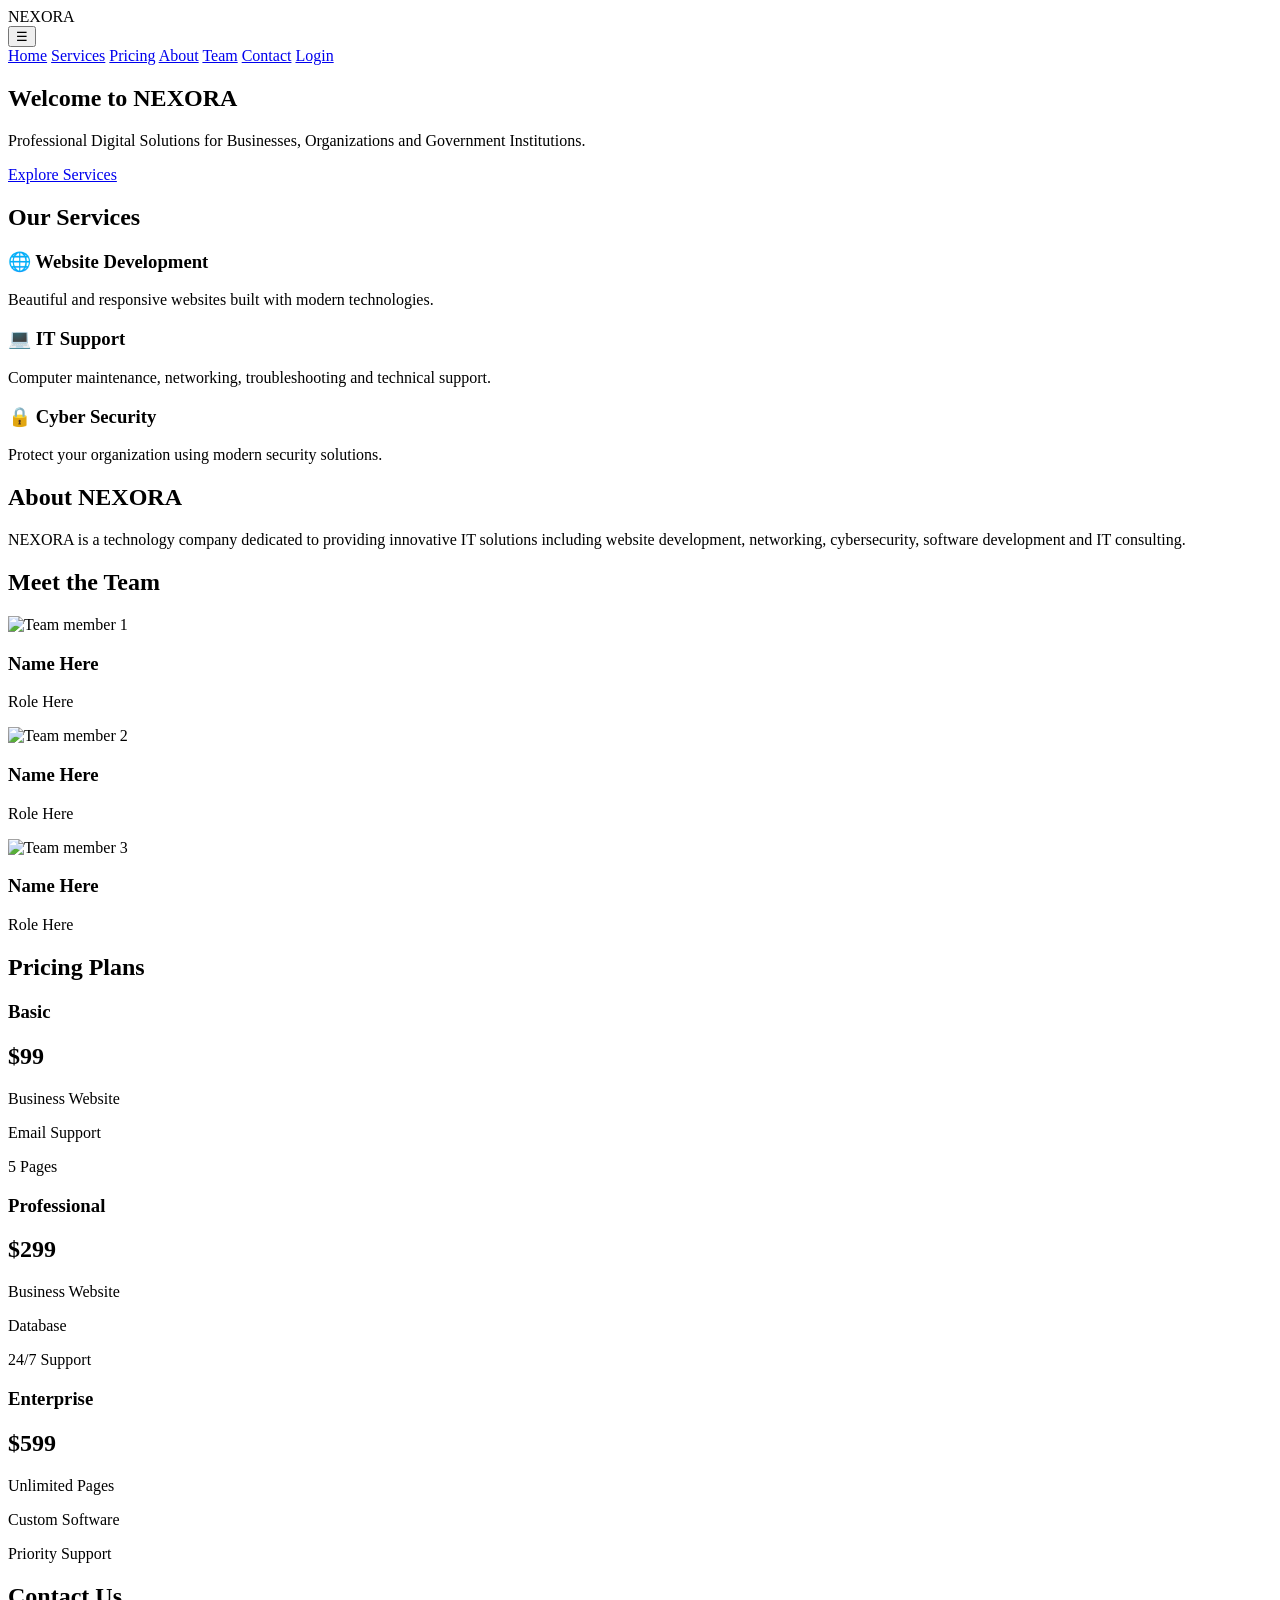
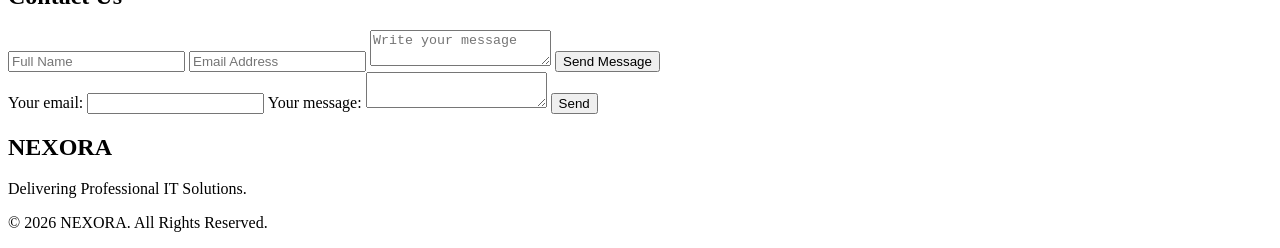
==== index.html @ bfc9e941 "Add files via upload ok" ====
<!DOCTYPE html>
<html lang="en">
<head>
    <meta charset="UTF-8">
    <meta name="viewport" content="width=device-width, initial-scale=1.0">
    <title>NEXORA | Professional IT Solutions</title>

   <link rel="stylesheet" href="css/style.css">
</head>

<body>

<header>

    <div class="logo">NEXORA</div>

    <button class="menu-toggle" aria-label="Toggle navigation menu">&#9776;</button>

    <nav>

        <a href="#home">Home</a>
        <a href="#services">Services</a>
        <a href="#pricing">Pricing</a>
        <a href="#about">About</a>
        <a href="#team">Team</a>
        <a href="#contact">Contact</a>

        <a href="pages/login.html" class="login-btn">Login</a>

    </nav>

</header>

<section class="hero" id="home">

    <div class="hero-content">

        <h1>Welcome to NEXORA</h1>

        <p>
            Professional Digital Solutions for Businesses,
            Organizations and Government Institutions.
        </p>

        <a href="#services" class="btn">Explore Services</a>

    </div>

</section>

<section class="services" id="services">

    <h2>Our Services</h2>

    <div class="service-container">

        <div class="card">

            <h3>🌐 Website Development</h3>

            <p>
                Beautiful and responsive websites
                built with modern technologies.
            </p>

        </div>

        <div class="card">

            <h3>💻 IT Support</h3>

            <p>
                Computer maintenance, networking,
                troubleshooting and technical support.
            </p>

        </div>

        <div class="card">

            <h3>🔒 Cyber Security</h3>

            <p>
                Protect your organization using
                modern security solutions.
            </p>

        </div>

    </div>

</section>

<section class="about" id="about">

    <h2>About NEXORA</h2>

    <p>

        NEXORA is a technology company dedicated to
        providing innovative IT solutions including
        website development, networking, cybersecurity,
        software development and IT consulting.

    </p>

</section>

<section class="team" id="team">

    <h2>Meet the Team</h2>

    <div class="team-container">

        <div class="team-card">

            <img src="image/team1.jpg" alt="Team member 1">

            <h3>Name Here</h3>

            <p>Role Here</p>

        </div>

        <div class="team-card">

            <img src="image/team2.jpg" alt="Team member 2">

            <h3>Name Here</h3>

            <p>Role Here</p>

        </div>

        <div class="team-card">

            <img src="image/team3.jpg" alt="Team member 3">

            <h3>Name Here</h3>

            <p>Role Here</p>

        </div>

    </div>

</section>

<section class="pricing" id="pricing">

    <h2>Pricing Plans</h2>

    <div class="pricing-container">

        <div class="price-card">

            <h3>Basic</h3>

            <h1>$99</h1>

            <p>Business Website</p>

            <p>Email Support</p>

            <p>5 Pages</p>

        </div>

        <div class="price-card featured">

            <h3>Professional</h3>

            <h1>$299</h1>

            <p>Business Website</p>

            <p>Database</p>

            <p>24/7 Support</p>

        </div>

        <div class="price-card">

            <h3>Enterprise</h3>

            <h1>$599</h1>

            <p>Unlimited Pages</p>

            <p>Custom Software</p>

            <p>Priority Support</p>

        </div>

    </div>

</section>

<section class="contact" id="contact">

    <h2>Contact Us</h2>

    <form>

        <input type="text" name="name" placeholder="Full Name" required>

        <input type="email" name="email" placeholder="Email Address" required>

        <textarea name="message" placeholder="Write your message" required></textarea>

        <button type="submit">Send Message</button>

    </form>
    <!-- modify this form HTML and place wherever you want your form -->
<form
  action="https://formspree.io/f/xyegjoqq"
  method="POST"
>
  <label>
    Your email:
    <input type="email" name="email">
  </label>
  <label>
    Your message:
    <textarea name="message"></textarea>
  </label>
  <!-- your other form fields go here -->
  <button type="submit">Send</button>
</form>

</section>

<footer>

    <h2>NEXORA</h2>

    <p>

        Delivering Professional IT Solutions.

    </p>

    <p>

        © 2026 NEXORA. All Rights Reserved.

    </p>

</footer>

<script src="js/script.js"></script>

</body>
</html>
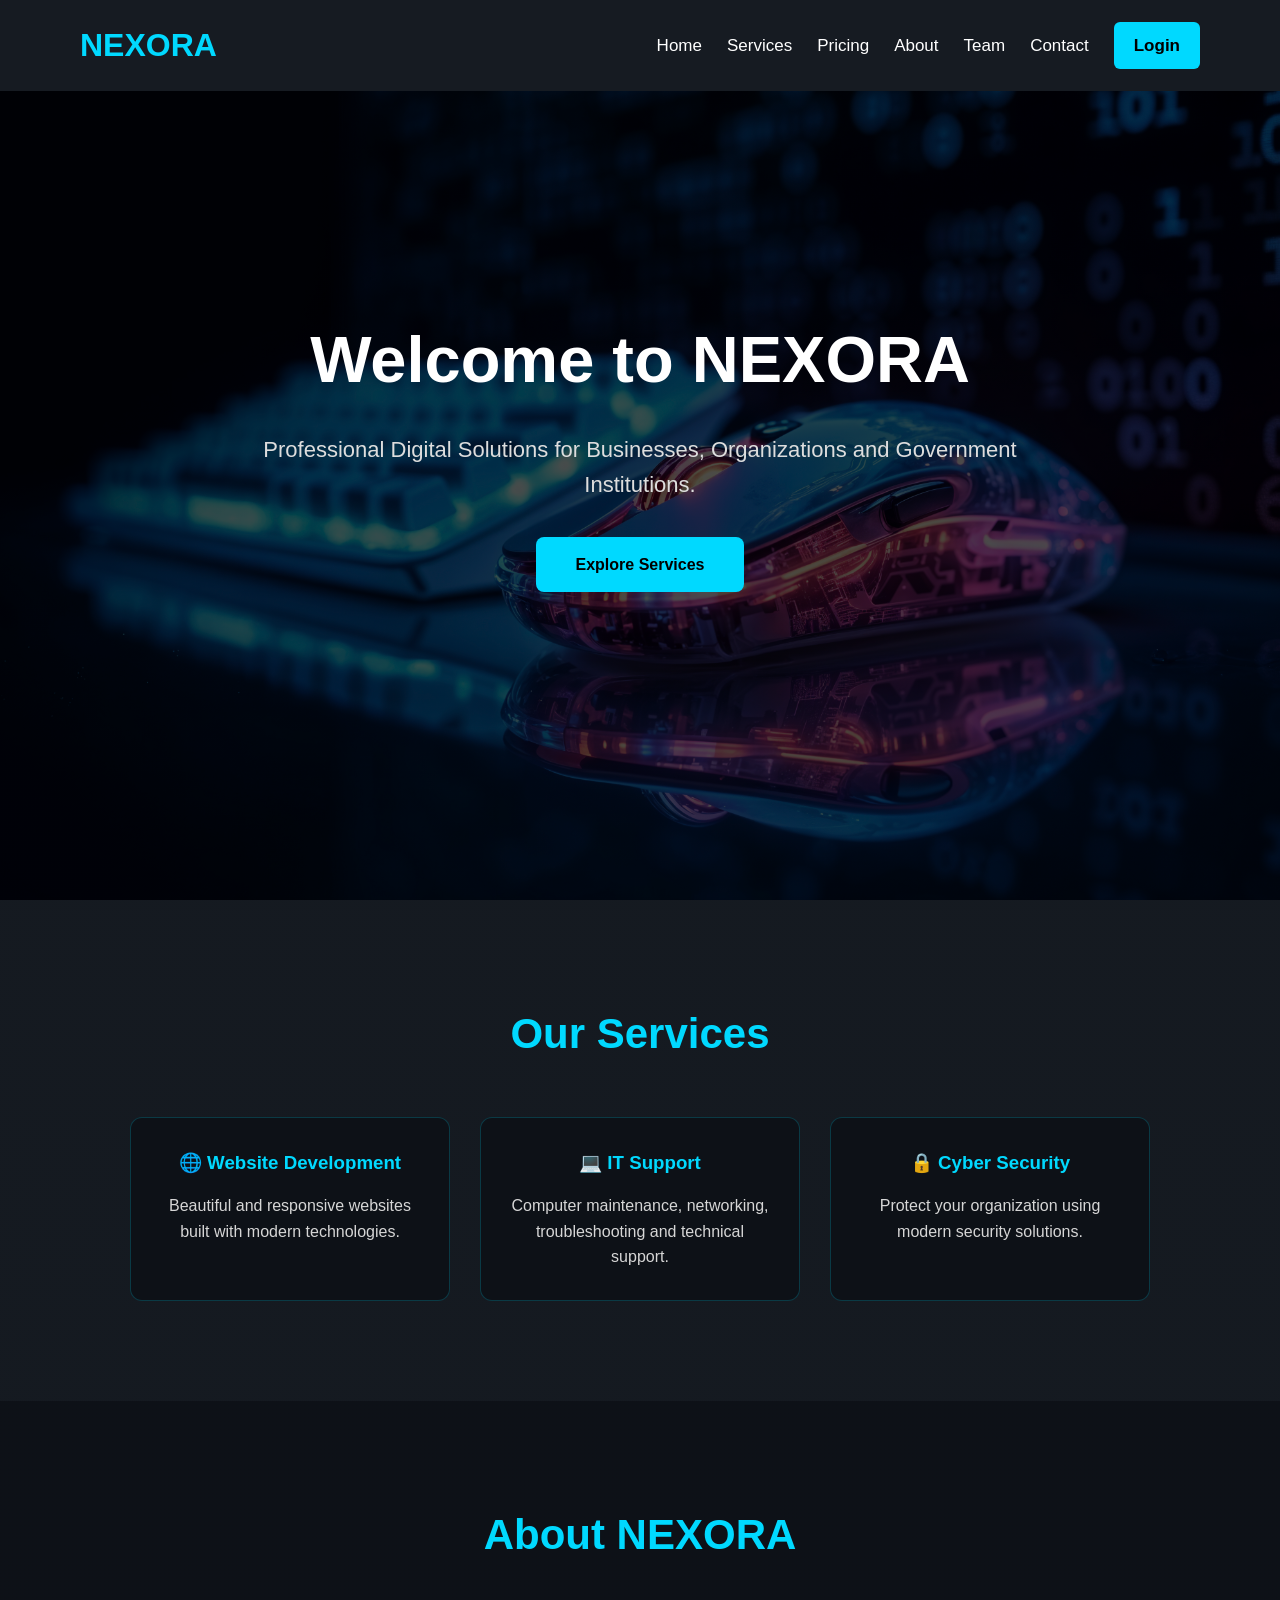
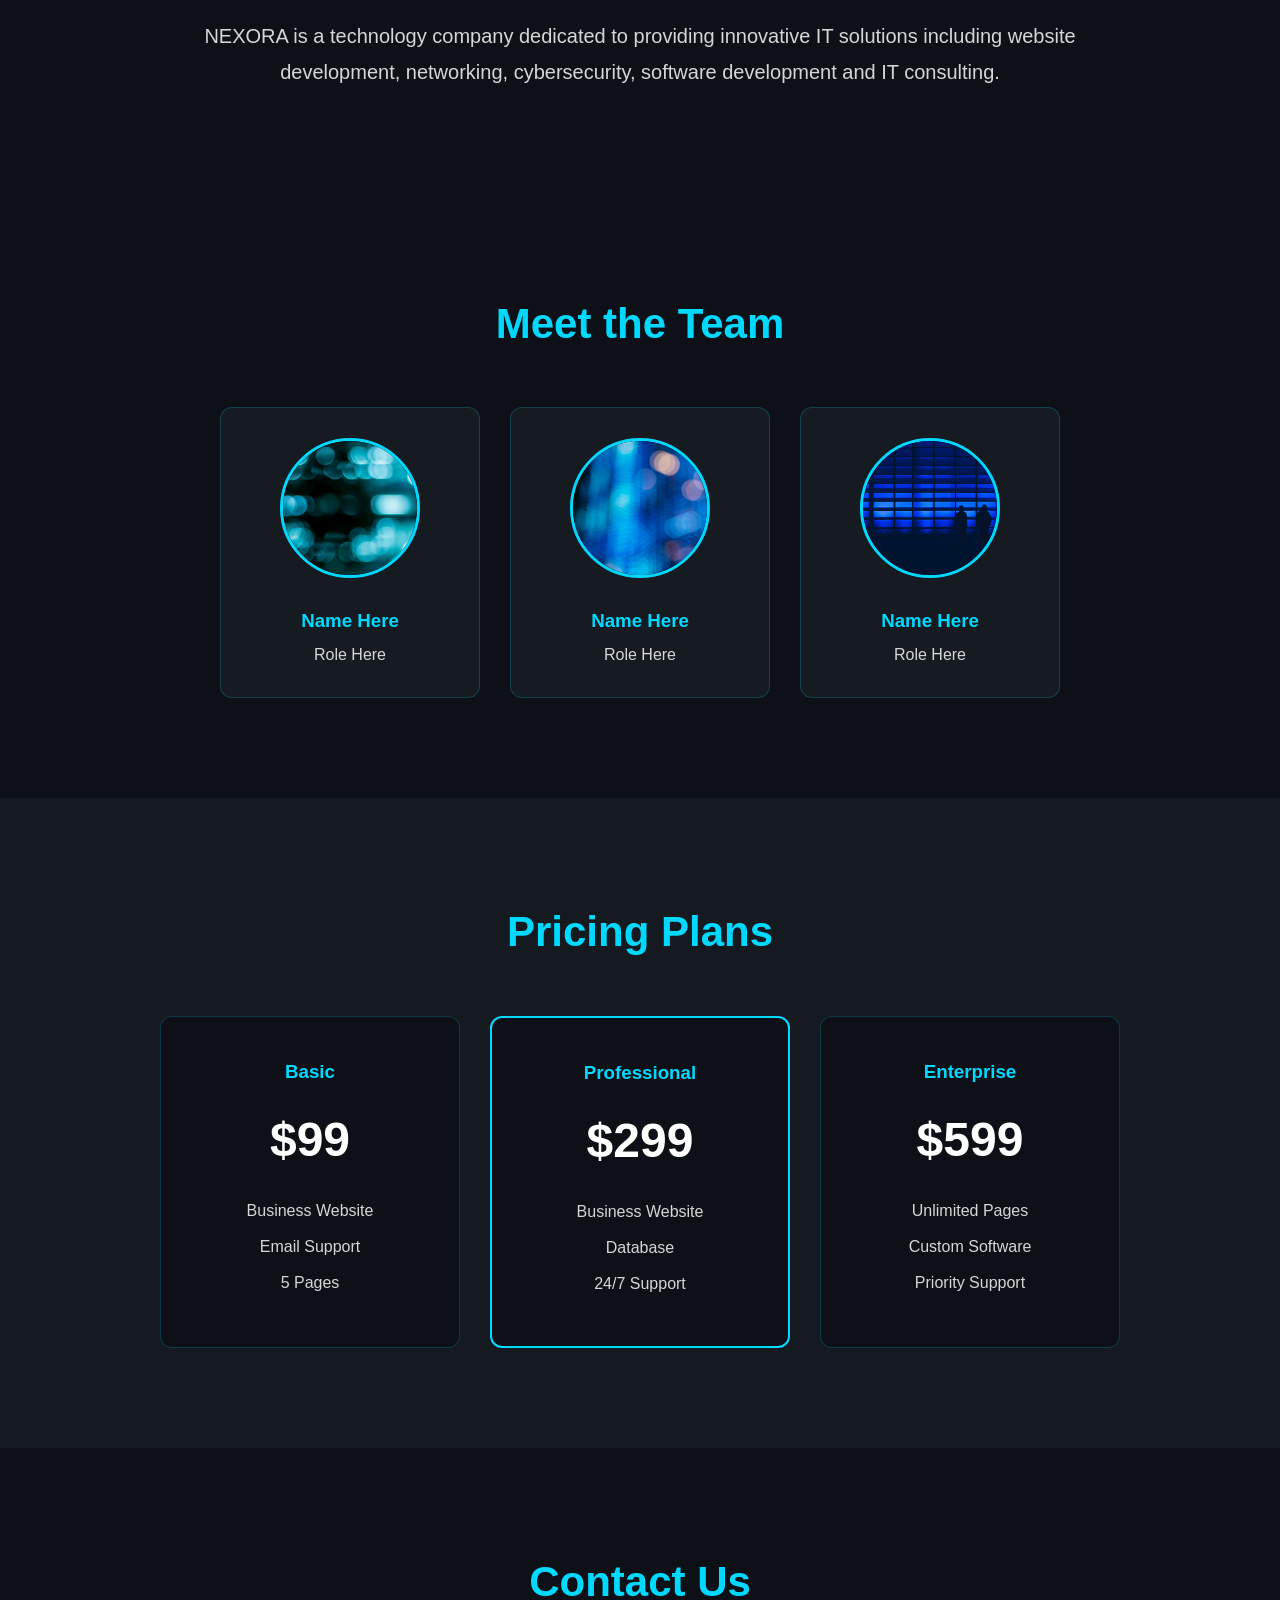
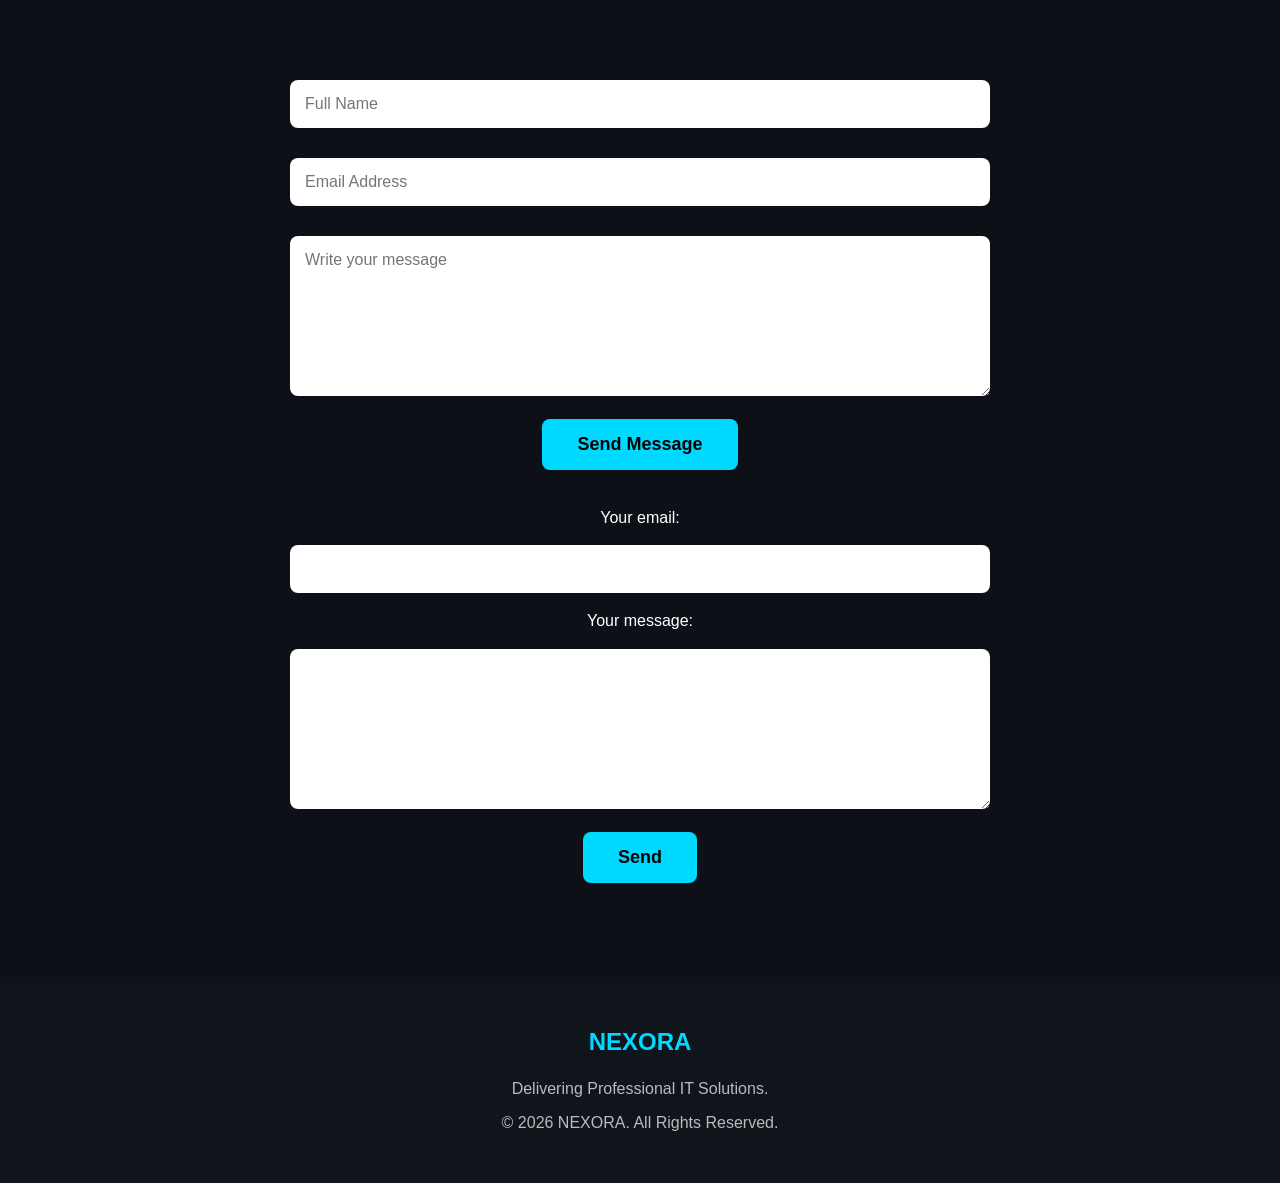
==== commit 20f6da63: "Fix folder structure" ====
--- a/index.html
+++ b/index.html
@@ -1,256 +1,256 @@
-<!DOCTYPE html>
-<html lang="en">
-<head>
-    <meta charset="UTF-8">
-    <meta name="viewport" content="width=device-width, initial-scale=1.0">
-    <title>NEXORA | Professional IT Solutions</title>
-
-   <link rel="stylesheet" href="css/style.css">
-</head>
-
-<body>
-
-<header>
-
-    <div class="logo">NEXORA</div>
-
-    <button class="menu-toggle" aria-label="Toggle navigation menu">&#9776;</button>
-
-    <nav>
-
-        <a href="#home">Home</a>
-        <a href="#services">Services</a>
-        <a href="#pricing">Pricing</a>
-        <a href="#about">About</a>
-        <a href="#team">Team</a>
-        <a href="#contact">Contact</a>
-
-        <a href="pages/login.html" class="login-btn">Login</a>
-
-    </nav>
-
-</header>
-
-<section class="hero" id="home">
-
-    <div class="hero-content">
-
-        <h1>Welcome to NEXORA</h1>
-
-        <p>
-            Professional Digital Solutions for Businesses,
-            Organizations and Government Institutions.
-        </p>
-
-        <a href="#services" class="btn">Explore Services</a>
-
-    </div>
-
-</section>
-
-<section class="services" id="services">
-
-    <h2>Our Services</h2>
-
-    <div class="service-container">
-
-        <div class="card">
-
-            <h3>🌐 Website Development</h3>
-
-            <p>
-                Beautiful and responsive websites
-                built with modern technologies.
-            </p>
-
-        </div>
-
-        <div class="card">
-
-            <h3>💻 IT Support</h3>
-
-            <p>
-                Computer maintenance, networking,
-                troubleshooting and technical support.
-            </p>
-
-        </div>
-
-        <div class="card">
-
-            <h3>🔒 Cyber Security</h3>
-
-            <p>
-                Protect your organization using
-                modern security solutions.
-            </p>
-
-        </div>
-
-    </div>
-
-</section>
-
-<section class="about" id="about">
-
-    <h2>About NEXORA</h2>
-
-    <p>
-
-        NEXORA is a technology company dedicated to
-        providing innovative IT solutions including
-        website development, networking, cybersecurity,
-        software development and IT consulting.
-
-    </p>
-
-</section>
-
-<section class="team" id="team">
-
-    <h2>Meet the Team</h2>
-
-    <div class="team-container">
-
-        <div class="team-card">
-
-            <img src="image/team1.jpg" alt="Team member 1">
-
-            <h3>Name Here</h3>
-
-            <p>Role Here</p>
-
-        </div>
-
-        <div class="team-card">
-
-            <img src="image/team2.jpg" alt="Team member 2">
-
-            <h3>Name Here</h3>
-
-            <p>Role Here</p>
-
-        </div>
-
-        <div class="team-card">
-
-            <img src="image/team3.jpg" alt="Team member 3">
-
-            <h3>Name Here</h3>
-
-            <p>Role Here</p>
-
-        </div>
-
-    </div>
-
-</section>
-
-<section class="pricing" id="pricing">
-
-    <h2>Pricing Plans</h2>
-
-    <div class="pricing-container">
-
-        <div class="price-card">
-
-            <h3>Basic</h3>
-
-            <h1>$99</h1>
-
-            <p>Business Website</p>
-
-            <p>Email Support</p>
-
-            <p>5 Pages</p>
-
-        </div>
-
-        <div class="price-card featured">
-
-            <h3>Professional</h3>
-
-            <h1>$299</h1>
-
-            <p>Business Website</p>
-
-            <p>Database</p>
-
-            <p>24/7 Support</p>
-
-        </div>
-
-        <div class="price-card">
-
-            <h3>Enterprise</h3>
-
-            <h1>$599</h1>
-
-            <p>Unlimited Pages</p>
-
-            <p>Custom Software</p>
-
-            <p>Priority Support</p>
-
-        </div>
-
-    </div>
-
-</section>
-
-<section class="contact" id="contact">
-
-    <h2>Contact Us</h2>
-
-    <form>
-
-        <input type="text" name="name" placeholder="Full Name" required>
-
-        <input type="email" name="email" placeholder="Email Address" required>
-
-        <textarea name="message" placeholder="Write your message" required></textarea>
-
-        <button type="submit">Send Message</button>
-
-    </form>
-    <!-- modify this form HTML and place wherever you want your form -->
-<form
-  action="https://formspree.io/f/xyegjoqq"
-  method="POST"
->
-  <label>
-    Your email:
-    <input type="email" name="email">
-  </label>
-  <label>
-    Your message:
-    <textarea name="message"></textarea>
-  </label>
-  <!-- your other form fields go here -->
-  <button type="submit">Send</button>
-</form>
-
-</section>
-
-<footer>
-
-    <h2>NEXORA</h2>
-
-    <p>
-
-        Delivering Professional IT Solutions.
-
-    </p>
-
-    <p>
-
-        © 2026 NEXORA. All Rights Reserved.
-
-    </p>
-
-</footer>
-
-<script src="js/script.js"></script>
-
-</body>
+<!DOCTYPE html>
+<html lang="en">
+<head>
+    <meta charset="UTF-8">
+    <meta name="viewport" content="width=device-width, initial-scale=1.0">
+    <title>NEXORA | Professional IT Solutions</title>
+
+   <link rel="stylesheet" href="css/style.css">
+</head>
+
+<body>
+
+<header>
+
+    <div class="logo">NEXORA</div>
+
+    <button class="menu-toggle" aria-label="Toggle navigation menu">&#9776;</button>
+
+    <nav>
+
+        <a href="#home">Home</a>
+        <a href="#services">Services</a>
+        <a href="#pricing">Pricing</a>
+        <a href="#about">About</a>
+        <a href="#team">Team</a>
+        <a href="#contact">Contact</a>
+
+        <a href="pages/login.html" class="login-btn">Login</a>
+
+    </nav>
+
+</header>
+
+<section class="hero" id="home">
+
+    <div class="hero-content">
+
+        <h1>Welcome to NEXORA</h1>
+
+        <p>
+            Professional Digital Solutions for Businesses,
+            Organizations and Government Institutions.
+        </p>
+
+        <a href="#services" class="btn">Explore Services</a>
+
+    </div>
+
+</section>
+
+<section class="services" id="services">
+
+    <h2>Our Services</h2>
+
+    <div class="service-container">
+
+        <div class="card">
+
+            <h3>🌐 Website Development</h3>
+
+            <p>
+                Beautiful and responsive websites
+                built with modern technologies.
+            </p>
+
+        </div>
+
+        <div class="card">
+
+            <h3>💻 IT Support</h3>
+
+            <p>
+                Computer maintenance, networking,
+                troubleshooting and technical support.
+            </p>
+
+        </div>
+
+        <div class="card">
+
+            <h3>🔒 Cyber Security</h3>
+
+            <p>
+                Protect your organization using
+                modern security solutions.
+            </p>
+
+        </div>
+
+    </div>
+
+</section>
+
+<section class="about" id="about">
+
+    <h2>About NEXORA</h2>
+
+    <p>
+
+        NEXORA is a technology company dedicated to
+        providing innovative IT solutions including
+        website development, networking, cybersecurity,
+        software development and IT consulting.
+
+    </p>
+
+</section>
+
+<section class="team" id="team">
+
+    <h2>Meet the Team</h2>
+
+    <div class="team-container">
+
+        <div class="team-card">
+
+            <img src="image/team1.jpg" alt="Team member 1">
+
+            <h3>Name Here</h3>
+
+            <p>Role Here</p>
+
+        </div>
+
+        <div class="team-card">
+
+            <img src="image/team2.jpg" alt="Team member 2">
+
+            <h3>Name Here</h3>
+
+            <p>Role Here</p>
+
+        </div>
+
+        <div class="team-card">
+
+            <img src="image/team3.jpg" alt="Team member 3">
+
+            <h3>Name Here</h3>
+
+            <p>Role Here</p>
+
+        </div>
+
+    </div>
+
+</section>
+
+<section class="pricing" id="pricing">
+
+    <h2>Pricing Plans</h2>
+
+    <div class="pricing-container">
+
+        <div class="price-card">
+
+            <h3>Basic</h3>
+
+            <h1>$99</h1>
+
+            <p>Business Website</p>
+
+            <p>Email Support</p>
+
+            <p>5 Pages</p>
+
+        </div>
+
+        <div class="price-card featured">
+
+            <h3>Professional</h3>
+
+            <h1>$299</h1>
+
+            <p>Business Website</p>
+
+            <p>Database</p>
+
+            <p>24/7 Support</p>
+
+        </div>
+
+        <div class="price-card">
+
+            <h3>Enterprise</h3>
+
+            <h1>$599</h1>
+
+            <p>Unlimited Pages</p>
+
+            <p>Custom Software</p>
+
+            <p>Priority Support</p>
+
+        </div>
+
+    </div>
+
+</section>
+
+<section class="contact" id="contact">
+
+    <h2>Contact Us</h2>
+
+    <form>
+
+        <input type="text" name="name" placeholder="Full Name" required>
+
+        <input type="email" name="email" placeholder="Email Address" required>
+
+        <textarea name="message" placeholder="Write your message" required></textarea>
+
+        <button type="submit">Send Message</button>
+
+    </form>
+    <!-- modify this form HTML and place wherever you want your form -->
+<form
+  action="https://formspree.io/f/xyegjoqq"
+  method="POST"
+>
+  <label>
+    Your email:
+    <input type="email" name="email">
+  </label>
+  <label>
+    Your message:
+    <textarea name="message"></textarea>
+  </label>
+  <!-- your other form fields go here -->
+  <button type="submit">Send</button>
+</form> 
+
+</section>
+
+<footer>
+
+    <h2>NEXORA</h2>
+
+    <p>
+
+        Delivering Professional IT Solutions.
+
+    </p>
+
+    <p>
+
+        © 2026 NEXORA. All Rights Reserved.
+
+    </p>
+
+</footer>
+
+<script src="js/script.js"></script>
+
+</body>
 </html>
--- a/css/style.css
+++ b/css/style.css
@@ -0,0 +1,558 @@
+/* ==========================
+   RESET
+========================== */
+
+*{
+    margin:0;
+    padding:0;
+    box-sizing:border-box;
+    font-family:Arial, Helvetica, sans-serif;
+}
+
+html{
+    scroll-behavior:smooth;
+}
+
+body{
+    background:#0d1117;
+    color:#ffffff;
+    line-height:1.6;
+}
+
+/* ==========================
+   HEADER
+========================== */
+
+header{
+    position:fixed;
+    top:0;
+    left:0;
+    width:100%;
+    background:#161b22;
+    display:flex;
+    justify-content:space-between;
+    align-items:center;
+    padding:20px 80px;
+    z-index:1000;
+}
+
+.logo{
+    font-size:32px;
+    font-weight:bold;
+    color:#00d9ff;
+}
+
+nav{
+    display:flex;
+    align-items:center;
+}
+
+nav a{
+    text-decoration:none;
+    color:white;
+    margin-left:25px;
+    transition:.3s;
+    font-size:17px;
+}
+
+nav a:hover,
+nav a:focus-visible{
+    color:#00d9ff;
+}
+
+.login-btn{
+    background:#00d9ff;
+    color:#000;
+    padding:10px 20px;
+    border-radius:6px;
+    font-weight:bold;
+}
+
+.login-btn:hover{
+    background:white;
+}
+
+/* ==========================
+   MOBILE MENU
+========================== */
+
+.menu-toggle{
+    display:none;
+    font-size:32px;
+    cursor:pointer;
+    color:#00d9ff;
+    background:none;
+    border:none;
+}
+
+/* ==========================
+   HERO
+========================== */
+
+.hero{
+    height:100vh;
+    display:flex;
+    justify-content:center;
+    align-items:center;
+    text-align:center;
+    padding:0 20px;
+
+    background:
+    linear-gradient(rgba(0,0,0,.70),rgba(0,0,0,.70)),
+    url("../image/hero.jpg");
+
+    background-size:cover;
+    background-position:center;
+}
+
+.hero-content{
+    max-width:850px;
+}
+
+.hero h1{
+    font-size:65px;
+    margin-bottom:20px;
+}
+
+.hero p{
+    font-size:22px;
+    color:#dddddd;
+}
+
+.btn{
+    display:inline-block;
+    margin-top:35px;
+    background:#00d9ff;
+    color:black;
+    padding:15px 40px;
+    border-radius:8px;
+    text-decoration:none;
+    font-weight:bold;
+    transition:.3s;
+}
+
+.btn:hover{
+    transform:translateY(-5px);
+    box-shadow:0 8px 20px rgba(0,217,255,.4);
+}
+
+/* ==========================
+   SECTION TITLES
+========================== */
+
+section{
+    padding:100px 80px;
+}
+
+section h2{
+    text-align:center;
+    color:#00d9ff;
+    font-size:42px;
+    margin-bottom:50px;
+}
+/* ==========================
+   SERVICES
+========================== */
+
+.services{
+    background:
+    linear-gradient(rgba(22,27,34,.88),rgba(22,27,34,.88)),
+    url("../image/services-bg.jpg");
+    background-size:cover;
+    background-position:center;
+}
+
+.service-container{
+    display:flex;
+    justify-content:center;
+    gap:30px;
+    flex-wrap:wrap;
+}
+
+.card{
+    width:320px;
+    background:#0d1117;
+    padding:30px;
+    border-radius:12px;
+    text-align:center;
+    transition:.3s;
+    border:1px solid rgba(0,217,255,.2);
+}
+
+.card:hover{
+    transform:translateY(-10px);
+    box-shadow:0 10px 25px rgba(0,217,255,.3);
+}
+
+.card h3{
+    color:#00d9ff;
+    margin-bottom:15px;
+}
+
+.card p{
+    color:#d6d6d6;
+}
+
+/* ==========================
+   ABOUT
+========================== */
+
+.about{
+    text-align:center;
+    background:
+    linear-gradient(rgba(13,17,23,.88),rgba(13,17,23,.88)),
+    url("../image/about-bg.jpg");
+    background-size:cover;
+    background-position:center;
+}
+
+.about p{
+    max-width:900px;
+    margin:auto;
+    color:#d6d6d6;
+    font-size:20px;
+    line-height:1.8;
+}
+
+/* ==========================
+   TEAM
+========================== */
+
+.team{
+    text-align:center;
+    background:
+    linear-gradient(rgba(13,17,23,.88),rgba(13,17,23,.88)),
+    url("../image/team-bg.jpg");
+    background-size:cover;
+    background-position:center;
+}
+
+.team-container{
+    display:flex;
+    justify-content:center;
+    gap:30px;
+    flex-wrap:wrap;
+}
+
+.team-card{
+    width:260px;
+    background:#161b22;
+    padding:30px;
+    border-radius:12px;
+    transition:.3s;
+    border:1px solid rgba(0,217,255,.2);
+}
+
+.team-card:hover{
+    transform:translateY(-10px);
+    box-shadow:0 10px 25px rgba(0,217,255,.3);
+}
+
+.team-card img{
+    width:140px;
+    height:140px;
+    border-radius:50%;
+    object-fit:cover;
+    margin-bottom:20px;
+    border:3px solid #00d9ff;
+}
+
+.team-card h3{
+    color:#00d9ff;
+    margin-bottom:6px;
+}
+
+.team-card p{
+    color:#d6d6d6;
+}
+
+/* ==========================
+   PRICING
+========================== */
+
+.pricing{
+    background:
+    linear-gradient(rgba(22,27,34,.88),rgba(22,27,34,.88)),
+    url("../image/pricing-bg.jpg");
+    background-size:cover;
+    background-position:center;
+}
+
+.pricing-container{
+    display:flex;
+    justify-content:center;
+    gap:30px;
+    flex-wrap:wrap;
+}
+
+.price-card{
+    width:300px;
+    background:#0d1117;
+    padding:40px;
+    border-radius:12px;
+    text-align:center;
+    transition:.3s;
+    border:1px solid rgba(0,217,255,.2);
+}
+
+.price-card:hover{
+    transform:translateY(-10px);
+    box-shadow:0 10px 25px rgba(0,217,255,.3);
+}
+
+.featured{
+    border:2px solid #00d9ff;
+}
+
+.price-card h3{
+    color:#00d9ff;
+    margin-bottom:15px;
+}
+
+.price-card h1{
+    font-size:48px;
+    margin-bottom:20px;
+}
+
+.price-card p{
+    margin:10px 0;
+    color:#d6d6d6;
+}
+
+/* ==========================
+   CONTACT
+========================== */
+
+.contact{
+    text-align:center;
+    background:
+    linear-gradient(rgba(13,17,23,.88),rgba(13,17,23,.88)),
+    url("../image/contact-bg.jpg");
+    background-size:cover;
+    background-position:center;
+}
+
+.contact form{
+    max-width:700px;
+    margin:auto;
+}
+
+.contact input,
+.contact textarea{
+    width:100%;
+    padding:15px;
+    margin:15px 0;
+    border:none;
+    border-radius:8px;
+    font-size:16px;
+    font-family:inherit;
+}
+
+.contact input:focus-visible,
+.contact textarea:focus-visible{
+    outline:3px solid #00d9ff;
+}
+
+.contact textarea{
+    min-height:160px;
+    resize:vertical;
+}
+
+.contact button{
+    background:#00d9ff;
+    color:#000;
+    padding:15px 35px;
+    border:none;
+    border-radius:8px;
+    font-size:18px;
+    font-weight:bold;
+    cursor:pointer;
+    transition:.3s;
+}
+
+.contact button:hover{
+    background:#fff;
+}
+
+.form-status{
+    margin-top:15px;
+    font-size:15px;
+    min-height:20px;
+}
+
+.form-status.success{
+    color:#5cffb0;
+}
+
+.form-status.error{
+    color:#ff6b6b;
+}
+
+/* ==========================
+   FOOTER
+========================== */
+
+footer{
+    background:#10151c;
+    text-align:center;
+    padding:40px 20px;
+}
+
+footer h2{
+    color:#00d9ff;
+    margin-bottom:15px;
+}
+
+footer p{
+    color:#bbb;
+    margin:8px 0;
+}
+
+/* ==========================
+   LOGIN / REGISTER
+========================== */
+
+.login-container{
+    min-height:100vh;
+    display:flex;
+    justify-content:center;
+    align-items:center;
+    padding:40px 20px;
+    background:#0d1117;
+}
+
+.login-box{
+    width:100%;
+    max-width:400px;
+    background:#161b22;
+    border:1px solid rgba(0,217,255,.2);
+    border-radius:12px;
+    padding:45px 35px;
+    text-align:center;
+}
+
+.login-box h2{
+    color:#00d9ff;
+    font-size:32px;
+    margin-bottom:30px;
+}
+
+.login-box form{
+    display:flex;
+    flex-direction:column;
+}
+
+.login-box input{
+    width:100%;
+    padding:14px 15px;
+    margin-bottom:16px;
+    border:none;
+    border-radius:8px;
+    font-size:16px;
+    font-family:inherit;
+}
+
+.login-box input:focus-visible{
+    outline:3px solid #00d9ff;
+}
+
+.login-box button{
+    background:#00d9ff;
+    color:#000;
+    padding:14px;
+    border:none;
+    border-radius:8px;
+    font-size:17px;
+    font-weight:bold;
+    cursor:pointer;
+    transition:.3s;
+    margin-top:6px;
+}
+
+.login-box button:hover{
+    background:#fff;
+}
+
+.login-box p{
+    margin-top:20px;
+    color:#bbb;
+    font-size:15px;
+}
+
+.login-box a{
+    color:#00d9ff;
+    text-decoration:none;
+}
+
+.login-box a:hover{
+    text-decoration:underline;
+}
+
+.field-error{
+    color:#ff6b6b;
+    font-size:14px;
+    text-align:left;
+    margin-top:-10px;
+    margin-bottom:12px;
+    min-height:16px;
+}
+
+/* ==========================
+   RESPONSIVE
+========================== */
+
+@media(max-width:768px){
+
+    header{
+        padding:20px;
+    }
+
+    nav{
+        display:none;
+        flex-direction:column;
+        position:absolute;
+        top:80px;
+        right:20px;
+        background:#161b22;
+        padding:20px;
+        border-radius:10px;
+    }
+
+    nav.active{
+        display:flex;
+    }
+
+    nav a{
+        margin:10px 0;
+    }
+
+    .menu-toggle{
+        display:block;
+    }
+
+    .hero h1{
+        font-size:40px;
+    }
+
+    .hero p{
+        font-size:18px;
+    }
+
+    section{
+        padding:70px 20px;
+    }
+
+    .service-container,
+    .pricing-container,
+    .team-container{
+        flex-direction:column;
+        align-items:center;
+    }
+
+    .card,
+    .price-card,
+    .team-card{
+        width:100%;
+        max-width:350px;
+    }
+}
